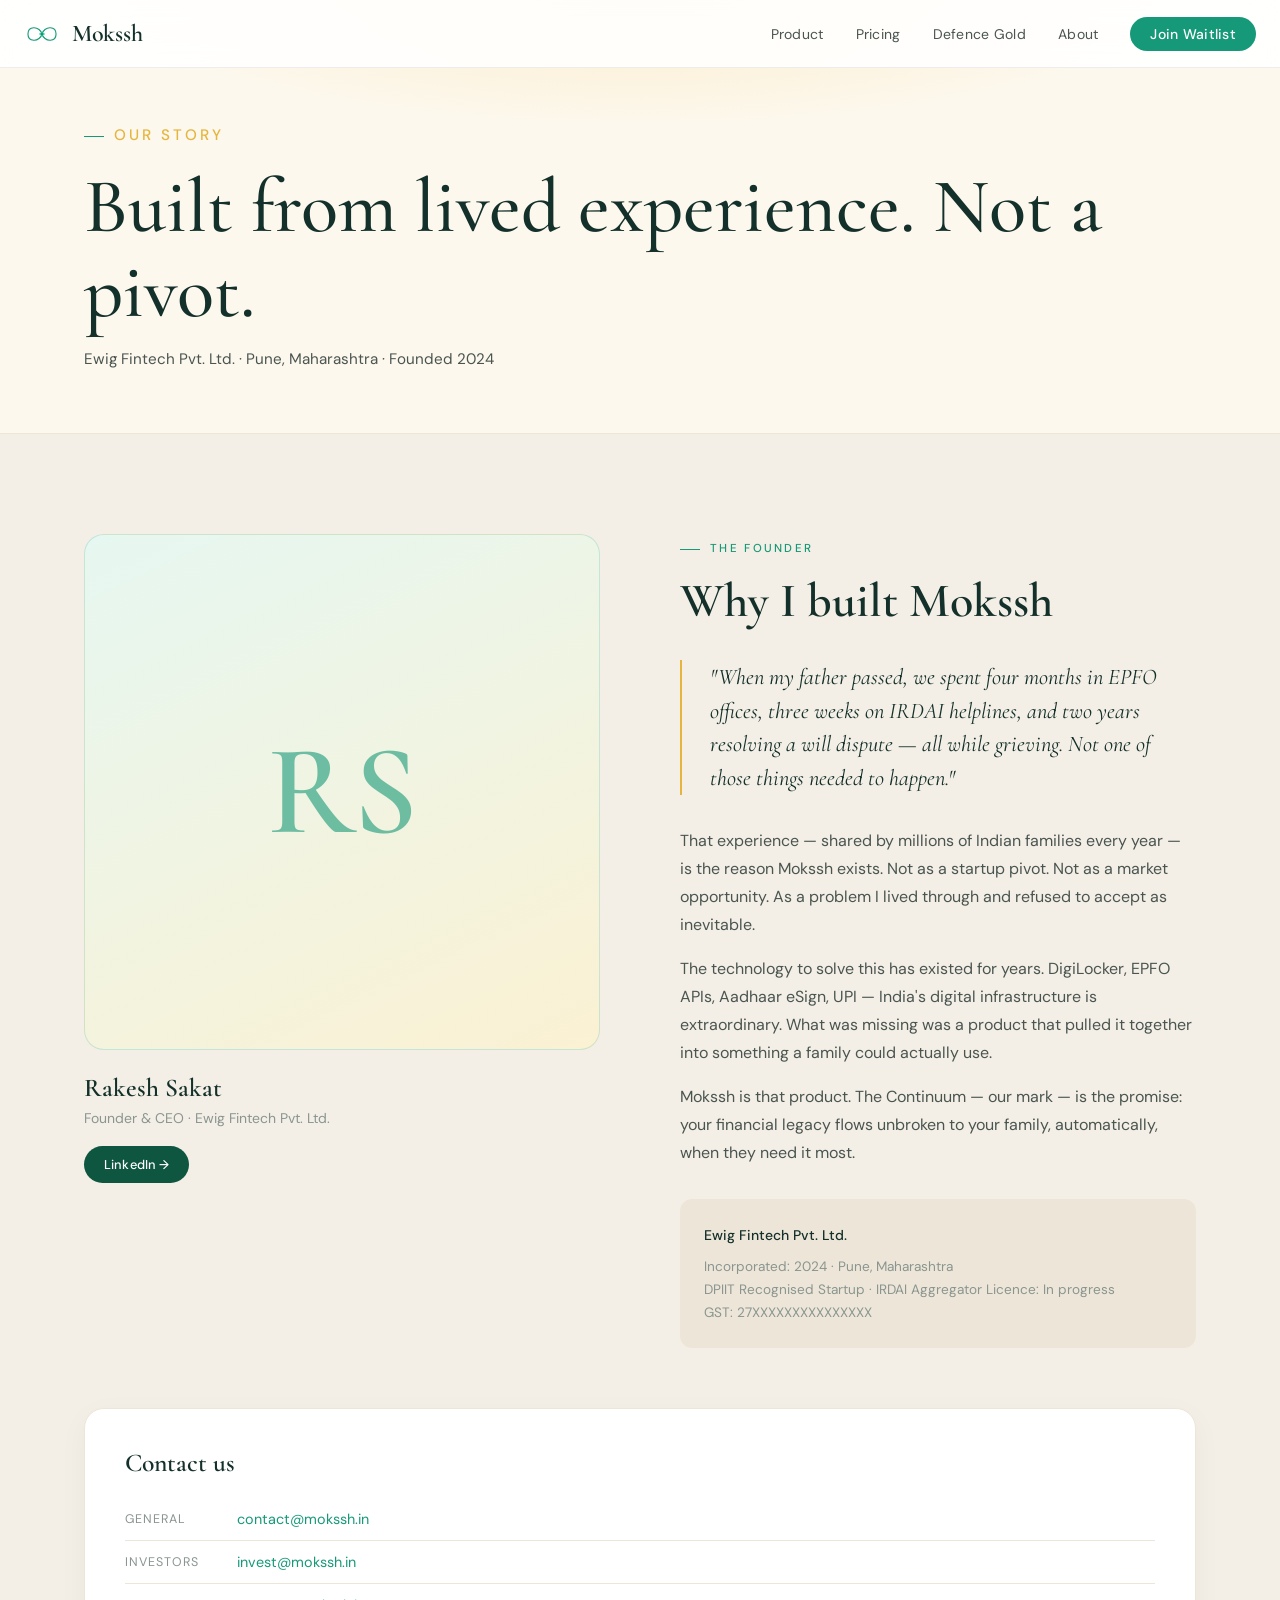
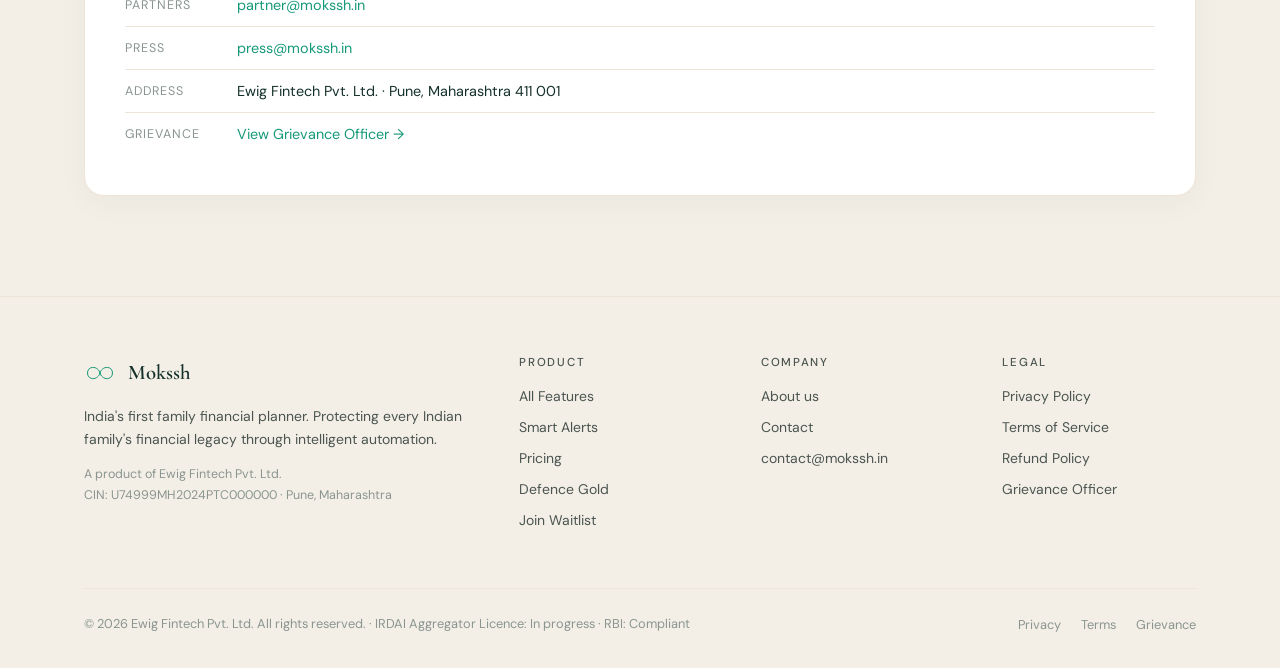
==== about.html @ c07f7d10 "Replace all files in main branch" ====
<!DOCTYPE html>
<html lang="en">
<head>
<meta charset="UTF-8"/><meta name="viewport" content="width=device-width, initial-scale=1.0"/>
<title>About — Mokssh</title>
<link rel="stylesheet" href="style.css"/>
<style>
.founder-grid { display:grid; grid-template-columns:1fr 1fr; gap:80px; align-items:start; }
.founder-photo { width:100%; aspect-ratio:1; background:linear-gradient(155deg, var(--teal-pale) 0%, var(--amber-pale) 100%); border:0.5px solid rgba(22,153,120,0.18); border-radius:var(--radius-lg); display:flex; align-items:center; justify-content:center; }
.founder-initial { font-family:'Cormorant Garamond',serif; font-size:8rem; font-weight:600; color:var(--teal-mid); opacity:0.6; }
.quote-block { border-left:2px solid var(--amber); padding-left:28px; margin:32px 0; }
.quote-block p { font-family:'Cormorant Garamond',serif; font-size:1.4rem; line-height:1.5; color:var(--ink); font-style:italic; }
.contact-card { background:var(--white); border:0.5px solid var(--cream-dark); border-radius:var(--radius-lg); padding:40px; margin-top:60px; box-shadow:0 8px 30px rgba(20,48,42,0.04); }
.contact-card h3 { color:var(--ink); margin-bottom:20px; }
.contact-row { display:flex; gap:12px; align-items:center; padding:12px 0; border-bottom:0.5px solid var(--cream-dark); }
.contact-row:last-child { border-bottom:none; }
.contact-label { font-size:0.78rem; letter-spacing:0.08em; color:var(--ink-light); text-transform:uppercase; min-width:100px; }
.contact-val { color:var(--ink); font-size:0.9rem; }
.contact-val a { color:var(--teal-mid); text-decoration:none; }
.contact-val a:hover { color:var(--teal-deep); }
@media(max-width:700px){ .founder-grid{grid-template-columns:1fr;} }
</style>
</head>
<body>
<div id="nav-placeholder"></div>

<section class="legal-hero">
  <div class="container">
    <p class="section-label" style="color:var(--gold)">Our story</p>
    <h1>Built from lived experience. Not a pivot.</h1>
    <p>Ewig Fintech Pvt. Ltd. · Pune, Maharashtra · Founded 2024</p>
  </div>
</section>

<section class="section" style="background:var(--cream)">
  <div class="container">
    <div class="founder-grid">
      <div>
        <div class="founder-photo"><span class="founder-initial">RS</span></div>
        <div style="margin-top:24px">
          <h3 style="margin-bottom:4px">Rakesh Sakat</h3>
          <p style="font-size:0.875rem;color:var(--ink-light);margin-bottom:16px">Founder &amp; CEO · Ewig Fintech Pvt. Ltd.</p>
          <a href="https://linkedin.com/in/rakeshsakat" target="_blank" class="btn btn-dark" style="font-size:0.8rem;padding:10px 20px">LinkedIn →</a>
        </div>
      </div>
      <div>
        <p class="section-label">The founder</p>
        <h2>Why I built Mokssh</h2>
        <div class="quote-block">
          <p>"When my father passed, we spent four months in EPFO offices, three weeks on IRDAI helplines, and two years resolving a will dispute — all while grieving. Not one of those things needed to happen."</p>
        </div>
        <p>That experience — shared by millions of Indian families every year — is the reason Mokssh exists. Not as a startup pivot. Not as a market opportunity. As a problem I lived through and refused to accept as inevitable.</p>
        <p style="margin-top:16px">The technology to solve this has existed for years. DigiLocker, EPFO APIs, Aadhaar eSign, UPI — India's digital infrastructure is extraordinary. What was missing was a product that pulled it together into something a family could actually use.</p>
        <p style="margin-top:16px">Mokssh is that product. The Continuum — our mark — is the promise: your financial legacy flows unbroken to your family, automatically, when they need it most.</p>
        <div style="margin-top:32px;padding:24px;background:var(--cream-dark);border-radius:var(--radius-md)">
          <p style="font-size:0.875rem;font-weight:500;margin-bottom:8px;color:var(--ink)">Ewig Fintech Pvt. Ltd.</p>
          <p style="font-size:0.85rem;color:var(--ink-light);line-height:1.7">Incorporated: 2024 · Pune, Maharashtra<br/>DPIIT Recognised Startup · IRDAI Aggregator Licence: In progress<br/>GST: 27XXXXXXXXXXXXXXX</p>
        </div>
      </div>
    </div>

    <div class="contact-card" id="contact">
      <h3>Contact us</h3>
      <div class="contact-row"><span class="contact-label">General</span><span class="contact-val"><a href="mailto:contact@mokssh.in">contact@mokssh.in</a></span></div>
      <div class="contact-row"><span class="contact-label">Investors</span><span class="contact-val"><a href="mailto:invest@mokssh.in">invest@mokssh.in</a></span></div>
      <div class="contact-row"><span class="contact-label">Partners</span><span class="contact-val"><a href="mailto:partner@mokssh.in">partner@mokssh.in</a></span></div>
      <div class="contact-row"><span class="contact-label">Press</span><span class="contact-val"><a href="mailto:press@mokssh.in">press@mokssh.in</a></span></div>
      <div class="contact-row"><span class="contact-label">Address</span><span class="contact-val">Ewig Fintech Pvt. Ltd. · Pune, Maharashtra 411 001</span></div>
      <div class="contact-row"><span class="contact-label">Grievance</span><span class="contact-val"><a href="grievance.html">View Grievance Officer →</a></span></div>
    </div>
  </div>
</section>

<div id="footer-placeholder"></div>
<script src="components.js"></script>
</body>
</html>
---- style.css ----
@import url('https://fonts.googleapis.com/css2?family=Cormorant+Garamond:ital,wght@0,400;0,500;0,600;0,700;1,400;1,600&family=DM+Sans:wght@300;400;500&display=swap');

:root {
  /* ── Vibrant teal (anchored on the Continuum mark) ── */
  --teal-deep:    #0E5640;
  --teal-mid:     #169978;
  --teal-bright:  #1FC498;
  --teal-soft:    #B5EBDB;
  --teal-pale:    #E6F7F1;

  /* ── Warm amber / gold accents ── */
  --amber:        #E5B53D;
  --amber-deep:   #B88A1F;
  --amber-light:  #F5DE9A;
  --amber-pale:   #FBF1D3;

  /* ── Pop accents (badges / defence / problem stats) ── */
  --coral:        #E87A56;
  --coral-pale:   #FCE3D6;

  /* ── Light backgrounds (no dark surfaces) ── */
  --bg-base:      #FAF7F2;
  --cream:        #F4EFE6;
  --cream-dark:   #EDE6D8;
  --cream-warm:   #FDF8EE;
  --cream-soft:   #FBF6EC;
  --white:        #FFFFFF;

  /* ── Text ── */
  --ink:          #14302A;
  --ink-mid:      #4A5550;
  --ink-light:    #8A9590;

  /* ── Legacy aliases so existing class names keep working ── */
  --green-deep:   var(--teal-deep);
  --green-mid:    var(--teal-mid);
  --green-bright: var(--teal-bright);
  --green-light:  var(--teal-soft);
  --gold:         var(--amber);
  --gold-light:   var(--amber-light);

  --radius-sm:    6px;
  --radius-md:    12px;
  --radius-lg:    20px;
}

*, *::before, *::after { box-sizing: border-box; margin: 0; padding: 0; }

html { scroll-behavior: smooth; font-size: 16px; }

body {
  font-family: 'DM Sans', sans-serif;
  font-weight: 400;
  color: var(--ink);
  background: var(--bg-base);
  -webkit-font-smoothing: antialiased;
  overflow-x: hidden;
}

/* ─── TYPOGRAPHY ─── */
.display { font-family: 'Cormorant Garamond', serif; }
h1,h2,h3,h4 { font-family: 'Cormorant Garamond', serif; font-weight: 600; line-height: 1.1; color: var(--ink); }
h1 { font-size: clamp(2.8rem, 6vw, 5rem); font-weight: 500; }
h2 { font-size: clamp(2rem, 4vw, 3rem); }
h3 { font-size: clamp(1.3rem, 2.5vw, 1.6rem); }
p  { line-height: 1.75; color: var(--ink-mid); }

/* ─── LAYOUT ─── */
.container { max-width: 1160px; margin: 0 auto; padding: 0 24px; }
.section   { padding: 100px 0; }
.section-sm{ padding: 60px 0; }

/* ─── NAV (light, soft shadow) ─── */
.nav {
  position: fixed; top: 0; left: 0; right: 0; z-index: 100;
  padding: 0 24px;
  display: flex; align-items: center; justify-content: space-between;
  height: 68px;
  background: rgba(255,255,255,0.88);
  backdrop-filter: blur(14px);
  border-bottom: 0.5px solid rgba(20,48,42,0.08);
  transition: background 0.3s, box-shadow 0.3s;
}
.nav-brand { display: flex; align-items: center; gap: 12px; text-decoration: none; }
.nav-mark { width: 36px; height: 36px; }
.nav-name {
  font-family: 'Cormorant Garamond', serif;
  font-size: 1.5rem; font-weight: 600;
  color: var(--ink); letter-spacing: -0.3px;
}
.nav-links { display: flex; align-items: center; gap: 32px; list-style: none; }
.nav-links a {
  color: var(--ink-mid); text-decoration: none;
  font-size: 0.875rem; font-weight: 400; letter-spacing: 0.02em;
  transition: color 0.2s;
}
.nav-links a:hover { color: var(--teal-mid); }
.nav-cta {
  background: var(--teal-mid); color: var(--white) !important;
  padding: 8px 20px; border-radius: 100px;
  font-weight: 500 !important; transition: all 0.2s !important;
}
.nav-cta:hover { background: var(--teal-deep); transform: translateY(-1px); }
.nav-hamburger { display: none; background: none; border: none; cursor: pointer; padding: 4px; }
.nav-hamburger span { display: block; width: 22px; height: 1.5px; background: var(--ink); margin: 5px 0; transition: 0.3s; }

/* ─── HERO (warm cream + soft teal/amber glow) ─── */
.hero {
  min-height: 100vh;
  background:
    radial-gradient(ellipse 80% 60% at 78% 28%, rgba(245,222,154,0.55) 0%, rgba(245,222,154,0) 60%),
    radial-gradient(ellipse 70% 55% at 18% 75%, rgba(31,196,152,0.18) 0%, rgba(31,196,152,0) 60%),
    radial-gradient(ellipse 60% 70% at 92% 88%, rgba(232,122,86,0.10) 0%, rgba(232,122,86,0) 60%),
    linear-gradient(180deg, var(--cream-warm) 0%, var(--bg-base) 100%);
  position: relative; overflow: hidden;
  display: flex; align-items: center;
  padding-top: 68px;
}
.hero::before {
  content: '';
  position: absolute; inset: 0;
  background-image: url("data:image/svg+xml,%3Csvg viewBox='0 0 800 800' xmlns='http://www.w3.org/2000/svg'%3E%3Cfilter id='b'%3E%3CfeGaussianBlur stdDeviation='38'/%3E%3C/filter%3E%3Cg filter='url(%23b)' opacity='0.32'%3E%3Cellipse cx='180' cy='200' rx='90' ry='240' fill='%231FC498' transform='rotate(30 180 200)'/%3E%3Cellipse cx='620' cy='280' rx='110' ry='220' fill='%23E5B53D' transform='rotate(-25 620 280)'/%3E%3Cellipse cx='400' cy='600' rx='160' ry='220' fill='%23169978' transform='rotate(60 400 600)'/%3E%3Cellipse cx='720' cy='680' rx='80' ry='180' fill='%23F5DE9A' transform='rotate(-40 720 680)'/%3E%3C/g%3E%3C/svg%3E");
  background-size: cover; background-position: center;
  opacity: 0.55; pointer-events: none; mix-blend-mode: multiply;
}
.hero::after {
  content: '';
  position: absolute; inset: 0;
  background-image: url("data:image/svg+xml,%3Csvg viewBox='0 0 512 512' xmlns='http://www.w3.org/2000/svg'%3E%3Cfilter id='n'%3E%3CfeTurbulence type='fractalNoise' baseFrequency='0.85' numOctaves='3' stitchTiles='stitch'/%3E%3C/filter%3E%3Crect width='100%25' height='100%25' filter='url(%23n)'/%3E%3C/svg%3E");
  opacity: 0.035; pointer-events: none;
}
.hero > .container { position: relative; z-index: 2; }
.hero-grid {
  display: grid; grid-template-columns: 1fr 1fr;
  gap: 60px; align-items: center;
  padding: 80px 0;
}
.hero-eyebrow {
  font-family: 'DM Sans', sans-serif;
  font-size: 0.75rem; font-weight: 500;
  letter-spacing: 0.22em; text-transform: uppercase;
  color: var(--teal-mid); margin-bottom: 24px;
  display: flex; align-items: center; gap: 12px;
}
.hero-eyebrow::before {
  content: ''; display: block;
  width: 28px; height: 1px; background: var(--teal-mid);
}
.hero h1 { color: var(--ink); margin-bottom: 28px; }
.hero h1 em { font-style: italic; font-weight: 600; color: var(--teal-mid); }
.hero-sub {
  color: var(--ink-mid);
  font-size: 1.1rem; line-height: 1.8;
  margin-bottom: 40px; max-width: 460px;
}
.hero-actions { display: flex; align-items: center; gap: 16px; flex-wrap: wrap; }
.hero .btn-outline {
  color: var(--teal-deep);
  border: 0.5px solid rgba(20,48,42,0.32);
}
.hero .btn-outline:hover { border-color: var(--teal-deep); background: rgba(20,48,42,0.04); color: var(--teal-deep); }

/* ─── BUTTONS ─── */
.btn {
  display: inline-flex; align-items: center; gap: 8px;
  font-family: 'DM Sans', sans-serif;
  font-size: 0.9rem; font-weight: 500;
  padding: 14px 28px; border-radius: 100px;
  text-decoration: none; border: none; cursor: pointer;
  transition: all 0.2s; letter-spacing: 0.01em;
}
.btn-gold  { background: var(--amber); color: var(--ink); }
.btn-gold:hover { background: var(--amber-light); transform: translateY(-1px); box-shadow: 0 6px 18px rgba(229,181,61,0.28); }
.btn-outline {
  background: transparent; color: var(--ink);
  border: 0.5px solid rgba(20,48,42,0.32);
}
.btn-outline:hover { border-color: var(--teal-mid); color: var(--teal-mid); }
.btn-green { background: var(--teal-mid); color: var(--white); }
.btn-green:hover { background: var(--teal-deep); }
.btn-dark  { background: var(--teal-deep); color: var(--white); }
.btn-dark:hover { background: var(--teal-mid); }

/* ─── HERO MARK (The Continuum) ─── */
.hero-visual {
  display: flex; align-items: center; justify-content: center;
  position: relative;
}
.hero-mark-wrap {
  position: relative;
  width: 360px; height: 360px;
  display: flex; align-items: center; justify-content: center;
}
.hero-ring {
  position: absolute;
  border-radius: 50%;
  border: 1px solid rgba(22,153,120,0.28);
  animation: ring-pulse 4s ease-in-out infinite;
}
.hero-ring:nth-child(1){ width: 320px; height: 320px; animation-delay: 0s; }
.hero-ring:nth-child(2){ width: 390px; height: 390px; animation-delay: 0.8s; border-color: rgba(22,153,120,0.18); }
.hero-ring:nth-child(3){ width: 460px; height: 460px; animation-delay: 1.6s; border-color: rgba(22,153,120,0.10); }
@keyframes ring-pulse {
  0%,100%{ opacity: 0.5; transform: scale(1); }
  50%    { opacity: 1; transform: scale(1.02); }
}
.hero-mark-svg { position: relative; z-index: 1; width: 240px; height: 240px; filter: drop-shadow(0 4px 24px rgba(22,153,120,0.22)); }
/* Override the inline gold/dark colors on the original hero mark — now teal */
.hero-mark-svg path[stroke="#C9A84C"] { stroke: var(--teal-mid); }
.hero-mark-svg circle[fill="#0B3325"] { fill: var(--teal-deep); }

/* ─── STATS BAR (light, vibrant) ─── */
.stats-bar {
  background: var(--cream);
  border-top: 0.5px solid rgba(20,48,42,0.08);
  border-bottom: 0.5px solid rgba(20,48,42,0.08);
  padding: 40px 0;
}
.stats-grid {
  display: grid; grid-template-columns: repeat(4, 1fr);
  gap: 0; text-align: center;
}
.stat-item {
  padding: 0 24px;
  border-right: 0.5px solid rgba(20,48,42,0.10);
}
.stat-item:last-child { border-right: none; }
.stat-num {
  font-family: 'Cormorant Garamond', serif;
  font-size: 2.8rem; font-weight: 600;
  color: var(--teal-mid); line-height: 1;
  display: block; margin-bottom: 6px;
}
.stat-label {
  font-size: 0.78rem; color: var(--ink-light);
  letter-spacing: 0.08em; text-transform: uppercase;
}

/* ─── SECTION LABELS ─── */
.section-label {
  display: inline-flex; align-items: center; gap: 10px;
  font-size: 0.72rem; font-weight: 500;
  letter-spacing: 0.2em; text-transform: uppercase;
  color: var(--teal-mid); margin-bottom: 16px;
}
.section-label::before {
  content: ''; width: 20px; height: 0.5px; background: var(--teal-mid);
}

/* ─── PROBLEM SECTION ─── */
.problem { background: var(--bg-base); }
.problem-grid {
  display: grid; grid-template-columns: 1fr 1fr;
  gap: 80px; align-items: center;
}
.problem-stat {
  display: flex; align-items: flex-start; gap: 20px;
  margin-bottom: 32px; padding-bottom: 32px;
  border-bottom: 0.5px solid var(--cream-dark);
}
.problem-stat:last-child { border-bottom: none; margin-bottom: 0; padding-bottom: 0; }
.problem-stat-num {
  font-family: 'Cormorant Garamond', serif;
  font-size: 2.5rem; font-weight: 600;
  color: var(--coral); line-height: 1;
  min-width: 110px;
}
.problem-stat-text { font-size: 0.95rem; }
.problem-stat-source {
  font-size: 0.72rem; color: var(--ink-light);
  letter-spacing: 0.05em; margin-top: 4px;
}

/* ─── HOW IT WORKS (pale teal panel — bright, not dark) ─── */
.how { background: var(--teal-pale); }
.how h2 { color: var(--ink); }
.how .section-label { color: var(--teal-deep); }
.how .section-label::before { background: var(--teal-deep); }
.how-steps {
  display: grid; grid-template-columns: repeat(4, 1fr);
  gap: 16px; margin-top: 60px;
}
.how-step {
  background: var(--white);
  padding: 40px 28px;
  border-radius: var(--radius-md);
  position: relative;
  transition: transform 0.3s, box-shadow 0.3s;
  border: 0.5px solid rgba(22,153,120,0.12);
}
.how-step:hover { transform: translateY(-4px); box-shadow: 0 14px 32px rgba(22,153,120,0.12); }
.how-step-num {
  font-family: 'Cormorant Garamond', serif;
  font-size: 4rem; font-weight: 600;
  color: var(--teal-soft);
  line-height: 1; margin-bottom: 20px;
  display: block;
}
.how-step h3 { color: var(--ink); font-size: 1.2rem; margin-bottom: 12px; }
.how-step p  { font-size: 0.9rem; color: var(--ink-mid); line-height: 1.7; }
.how-step-icon {
  width: 40px; height: 40px; margin-bottom: 20px;
  background: var(--teal-pale);
  border-radius: 10px; display: flex;
  align-items: center; justify-content: center;
}

/* ─── FEATURES ─── */
.features { background: var(--bg-base); }
.features-grid {
  display: grid; grid-template-columns: repeat(3, 1fr);
  gap: 16px; margin-top: 60px;
}
.feature-card {
  background: var(--white); padding: 36px 28px;
  border-radius: var(--radius-md);
  border: 0.5px solid var(--cream-dark);
  position: relative; transition: all 0.25s;
}
.feature-card:hover { transform: translateY(-3px); box-shadow: 0 14px 32px rgba(20,48,42,0.08); border-color: rgba(22,153,120,0.25); }
.feature-badge {
  display: inline-block; font-size: 0.65rem; font-weight: 500;
  letter-spacing: 0.12em; text-transform: uppercase;
  padding: 3px 10px; border-radius: 100px;
  background: var(--teal-pale); color: var(--teal-deep);
  margin-bottom: 16px;
}
.feature-card h3 { font-size: 1.25rem; margin-bottom: 10px; color: var(--ink); }
.feature-card p  { font-size: 0.9rem; color: var(--ink-mid); line-height: 1.7; }

/* ─── SMART ALERTS (warm cream — Phone mock on teal card) ─── */
.smart-alerts {
  background: var(--cream-warm);
  padding: 100px 0;
}
.smart-alerts-grid {
  display: grid; grid-template-columns: 1fr 1fr;
  gap: 80px; align-items: center;
}
.smart-alerts h2 { color: var(--ink); margin-bottom: 20px; }
.smart-alerts h2 em { font-style: italic; color: var(--teal-mid); }
.smart-alerts p  { color: var(--ink-mid); margin-bottom: 32px; }
.sa-steps { list-style: none; }
.sa-step {
  display: flex; gap: 16px;
  padding: 16px 0;
  border-bottom: 0.5px solid rgba(20,48,42,0.08);
}
.sa-step:last-child { border-bottom: none; }
.sa-step-dot {
  width: 8px; height: 8px; border-radius: 50%;
  background: var(--teal-bright); flex-shrink: 0; margin-top: 8px;
}
.sa-step-title { font-size: 0.95rem; font-weight: 500; color: var(--ink); margin-bottom: 4px; }
.sa-step-desc  { font-size: 0.875rem; color: var(--ink-mid); line-height: 1.6; }
.sa-visual {
  background: linear-gradient(155deg, var(--teal-pale) 0%, var(--white) 100%);
  border: 0.5px solid rgba(22,153,120,0.22);
  border-radius: var(--radius-lg);
  padding: 32px;
  box-shadow: 0 20px 50px rgba(22,153,120,0.10);
}
.sa-phone-mock {
  background: var(--white);
  border-radius: 20px; padding: 24px;
  border: 0.5px solid rgba(20,48,42,0.06);
}
.sa-notif {
  background: var(--cream-warm);
  border-radius: 12px; padding: 14px 16px;
  margin-bottom: 12px; display: flex; gap: 12px; align-items: flex-start;
  border: 0.5px solid rgba(20,48,42,0.05);
}
.sa-notif-dot { width: 8px; height: 8px; border-radius: 50%; flex-shrink: 0; margin-top: 4px; }
.sa-notif-title { font-size: 0.8rem; font-weight: 500; color: var(--ink); margin-bottom: 2px; }
.sa-notif-text  { font-size: 0.75rem; color: var(--ink-mid); line-height: 1.5; }
.sa-notif-time  { font-size: 0.7rem; color: var(--ink-light); margin-top: 4px; }

/* ─── PRICING ─── */
.pricing { background: var(--cream); }
.pricing h2 { text-align: center; margin-bottom: 12px; }
.pricing-sub { text-align: center; color: var(--ink-light); margin-bottom: 60px; }
.pricing-grid {
  display: grid; grid-template-columns: repeat(3, 1fr);
  gap: 20px; align-items: start;
}
.pricing-card {
  background: var(--white);
  border: 0.5px solid var(--cream-dark);
  border-radius: var(--radius-lg); padding: 36px 28px;
  position: relative; transition: transform 0.25s, box-shadow 0.25s;
}
.pricing-card:hover { transform: translateY(-3px); box-shadow: 0 16px 38px rgba(20,48,42,0.08); }
.pricing-card.featured {
  background: linear-gradient(155deg, var(--teal-mid) 0%, var(--teal-deep) 100%);
  border-color: transparent;
  transform: scale(1.02);
  box-shadow: 0 20px 50px rgba(22,153,120,0.32);
}
.pricing-card.featured:hover { transform: scale(1.02) translateY(-3px); }
.pricing-card.featured * { color: var(--white) !important; }
.pricing-card.featured .plan-desc { color: rgba(255,255,255,0.78) !important; }
.pricing-card.featured .feature-list li { color: rgba(255,255,255,0.88) !important; }
.pricing-card.featured .feature-list li::before { color: var(--amber-light) !important; }
.pricing-card.featured .plan-badge { background: rgba(255,255,255,0.18) !important; color: var(--white) !important; }
.plan-badge {
  display: inline-block; font-size: 0.65rem; font-weight: 500;
  letter-spacing: 0.12em; text-transform: uppercase;
  padding: 4px 12px; border-radius: 100px;
  background: var(--teal-pale); color: var(--teal-deep);
  margin-bottom: 20px;
}
.plan-name {
  font-family: 'Cormorant Garamond', serif;
  font-size: 1.8rem; font-weight: 600; color: var(--ink);
  margin-bottom: 6px;
}
.plan-price {
  font-family: 'Cormorant Garamond', serif;
  font-size: 3rem; font-weight: 600; color: var(--teal-deep);
  line-height: 1; margin-bottom: 4px;
}
.plan-price span { font-size: 1rem; font-weight: 400; color: var(--ink-light); }
.plan-desc { font-size: 0.875rem; color: var(--ink-light); margin-bottom: 28px; line-height: 1.6; }
.feature-list { list-style: none; margin-bottom: 32px; }
.feature-list li {
  font-size: 0.875rem; color: var(--ink-mid);
  padding: 6px 0; display: flex; gap: 10px; align-items: flex-start;
}
.feature-list li::before {
  content: '✓'; color: var(--teal-mid); font-weight: 600;
  flex-shrink: 0; margin-top: 1px;
}

/* ─── WAITLIST (warm amber-tinted cream) ─── */
.waitlist {
  background:
    radial-gradient(ellipse 70% 60% at 50% 0%, rgba(245,222,154,0.5) 0%, rgba(245,222,154,0) 60%),
    var(--cream-warm);
}
.waitlist-inner { max-width: 540px; margin: 0 auto; text-align: center; }
.waitlist h2 { color: var(--ink); margin-bottom: 16px; }
.waitlist h2 em { font-style: italic; color: var(--teal-mid); }
.waitlist p  { color: var(--ink-mid); margin-bottom: 40px; }
.waitlist .section-label { justify-content: center; color: var(--teal-deep); }
.waitlist .section-label::before { background: var(--teal-deep); }
.waitlist-form { text-align: left; }
.form-row { display: grid; grid-template-columns: 1fr 1fr; gap: 14px; margin-bottom: 14px; }
.form-group { display: flex; flex-direction: column; gap: 6px; }
.form-group label { font-size: 0.78rem; color: var(--ink-mid); letter-spacing: 0.05em; }
.form-group input,
.form-group select {
  background: var(--white);
  border: 0.5px solid rgba(20,48,42,0.18);
  border-radius: var(--radius-sm);
  padding: 12px 16px; color: var(--ink);
  font-family: 'DM Sans', sans-serif; font-size: 0.9rem;
  outline: none; transition: border-color 0.2s, box-shadow 0.2s;
  -webkit-appearance: none;
}
.form-group select { cursor: pointer; }
.form-group select option { background: var(--white); color: var(--ink); }
.form-group input:focus,
.form-group select:focus { border-color: var(--teal-mid); box-shadow: 0 0 0 3px rgba(31,196,152,0.15); }
.form-group input::placeholder { color: var(--ink-light); }
.waitlist-form .btn { width: 100%; justify-content: center; margin-top: 6px; }
.waitlist-note { font-size: 0.78rem; color: var(--ink-light); text-align: center; margin-top: 16px; }
.form-success {
  display: none; text-align: center;
  padding: 40px 20px;
}
.form-success .success-icon {
  width: 56px; height: 56px; border-radius: 50%;
  background: var(--teal-pale);
  color: var(--teal-mid);
  display: flex; align-items: center; justify-content: center;
  margin: 0 auto 20px; font-size: 1.5rem;
}
.form-success h3 { color: var(--ink); margin-bottom: 10px; }
.form-success p  { color: var(--ink-mid); font-size: 0.9rem; }

/* ─── DEFENCE CTA (amber-tinted, vibrant) ─── */
.defence-cta {
  background: linear-gradient(135deg, var(--amber-pale) 0%, var(--cream-warm) 100%);
  border-top: 0.5px solid rgba(184,138,31,0.22);
  border-bottom: 0.5px solid rgba(184,138,31,0.22);
  padding: 60px 0;
}
.defence-cta-inner {
  display: flex; align-items: center; justify-content: space-between;
  gap: 40px; flex-wrap: wrap;
}
.defence-cta h3 { color: var(--ink); font-size: 1.8rem; margin-bottom: 8px; }
.defence-cta p  { color: var(--ink-mid); font-size: 0.95rem; }
.defence-badge {
  display: inline-flex; align-items: center; gap: 8px;
  font-size: 0.7rem; letter-spacing: 0.15em; text-transform: uppercase;
  color: var(--amber-deep); margin-bottom: 12px;
}

/* ─── FOOTER (light, warm) ─── */
.footer {
  background: var(--cream);
  padding: 60px 0 32px;
  border-top: 0.5px solid var(--cream-dark);
}
.footer-grid {
  display: grid; grid-template-columns: 2fr 1fr 1fr 1fr;
  gap: 48px; margin-bottom: 48px;
}
.footer-brand p { color: var(--ink-mid); font-size: 0.875rem; margin-top: 16px; line-height: 1.7; }
.footer-brand .nav-brand span { color: var(--ink) !important; }
.footer-col h4 {
  font-family: 'DM Sans', sans-serif; font-size: 0.72rem;
  font-weight: 500; letter-spacing: 0.15em; text-transform: uppercase;
  color: var(--ink-mid); margin-bottom: 16px;
}
.footer-links { list-style: none; }
.footer-links li { margin-bottom: 10px; }
.footer-links a {
  color: var(--ink-mid); text-decoration: none;
  font-size: 0.875rem; transition: color 0.2s;
}
.footer-links a:hover { color: var(--teal-mid); }
.footer-bottom {
  border-top: 0.5px solid var(--cream-dark);
  padding-top: 24px;
  display: flex; align-items: center; justify-content: space-between;
  flex-wrap: wrap; gap: 12px;
}
.footer-bottom p { font-size: 0.8rem; color: var(--ink-light); }
.footer-legal { display: flex; gap: 20px; }
.footer-legal a { font-size: 0.8rem; color: var(--ink-light); text-decoration: none; }
.footer-legal a:hover { color: var(--teal-mid); }

/* ─── ANIMATIONS ─── */
/* Defensive: content is visible by default. The .js-ready class is added by
   components.js on DOMContentLoaded. If JS fails to load or errors out, all
   .fade-up content remains visible — no blank page. When JS does run, it
   adds .js-ready to <html>, which arms the opacity:0 starting state, and
   the IntersectionObserver then adds .visible to animate elements in. */
.js-ready .fade-up {
  opacity: 0; transform: translateY(24px);
  transition: opacity 0.6s ease, transform 0.6s ease;
}
.js-ready .fade-up.visible { opacity: 1; transform: translateY(0); }

@media (prefers-reduced-motion: reduce) {
  .js-ready .fade-up { opacity: 1; transform: none; transition: none; }
}

/* ─── RESPONSIVE ─── */
@media (max-width: 900px) {
  .hero-grid        { grid-template-columns: 1fr; text-align: center; }
  .hero-visual      { display: none; }
  .hero-sub         { max-width: 100%; }
  .hero-eyebrow     { justify-content: center; }
  .hero-actions     { justify-content: center; }
  .problem-grid     { grid-template-columns: 1fr; }
  .how-steps        { grid-template-columns: 1fr 1fr; }
  .features-grid    { grid-template-columns: 1fr 1fr; }
  .pricing-grid     { grid-template-columns: 1fr; }
  .pricing-card.featured { transform: none; }
  .pricing-card.featured:hover { transform: translateY(-3px); }
  .smart-alerts-grid{ grid-template-columns: 1fr; }
  .stats-grid       { grid-template-columns: 1fr 1fr; gap: 0; }
  .stat-item        { padding: 20px; border-right: none; border-bottom: 0.5px solid rgba(20,48,42,0.08); }
  .footer-grid      { grid-template-columns: 1fr 1fr; }
  .nav-links        { display: none; }
  .nav-hamburger    { display: block; }
}
@media (max-width: 600px) {
  .how-steps        { grid-template-columns: 1fr; }
  .features-grid    { grid-template-columns: 1fr; }
  .form-row         { grid-template-columns: 1fr; }
  .stats-grid       { grid-template-columns: 1fr 1fr; }
  .footer-grid      { grid-template-columns: 1fr; }
}

/* ─── LEGAL PAGES ─── */
.legal-hero {
  background:
    radial-gradient(ellipse 70% 50% at 50% 0%, rgba(245,222,154,0.4) 0%, rgba(245,222,154,0) 60%),
    var(--cream-warm);
  padding: 120px 0 60px;
  border-bottom: 0.5px solid var(--cream-dark);
}
.legal-hero h1 { color: var(--ink); margin-bottom: 12px; }
.legal-hero p  { color: var(--ink-mid); font-size: 0.95rem; }
.legal-body    { padding: 60px 0 100px; background: var(--bg-base); }
.legal-content { max-width: 760px; }
.legal-content h2 {
  font-size: 1.4rem; margin: 40px 0 14px; color: var(--ink);
}
.legal-content h3 {
  font-size: 1.1rem; margin: 24px 0 10px; color: var(--ink);
  font-family: 'DM Sans', sans-serif; font-weight: 500;
}
.legal-content p  { margin-bottom: 16px; font-size: 0.95rem; }
.legal-content ul { margin: 12px 0 20px 20px; }
.legal-content ul li { font-size: 0.95rem; color: var(--ink-mid); margin-bottom: 8px; line-height: 1.7; }
.legal-content a  { color: var(--teal-mid); }
.legal-content a:hover { color: var(--teal-deep); }
.legal-box {
  background: var(--teal-pale); border-radius: var(--radius-md);
  padding: 24px 28px; margin: 24px 0;
  border-left: 3px solid var(--teal-mid);
}
.legal-box p { margin: 0; font-size: 0.9rem; color: var(--ink); }
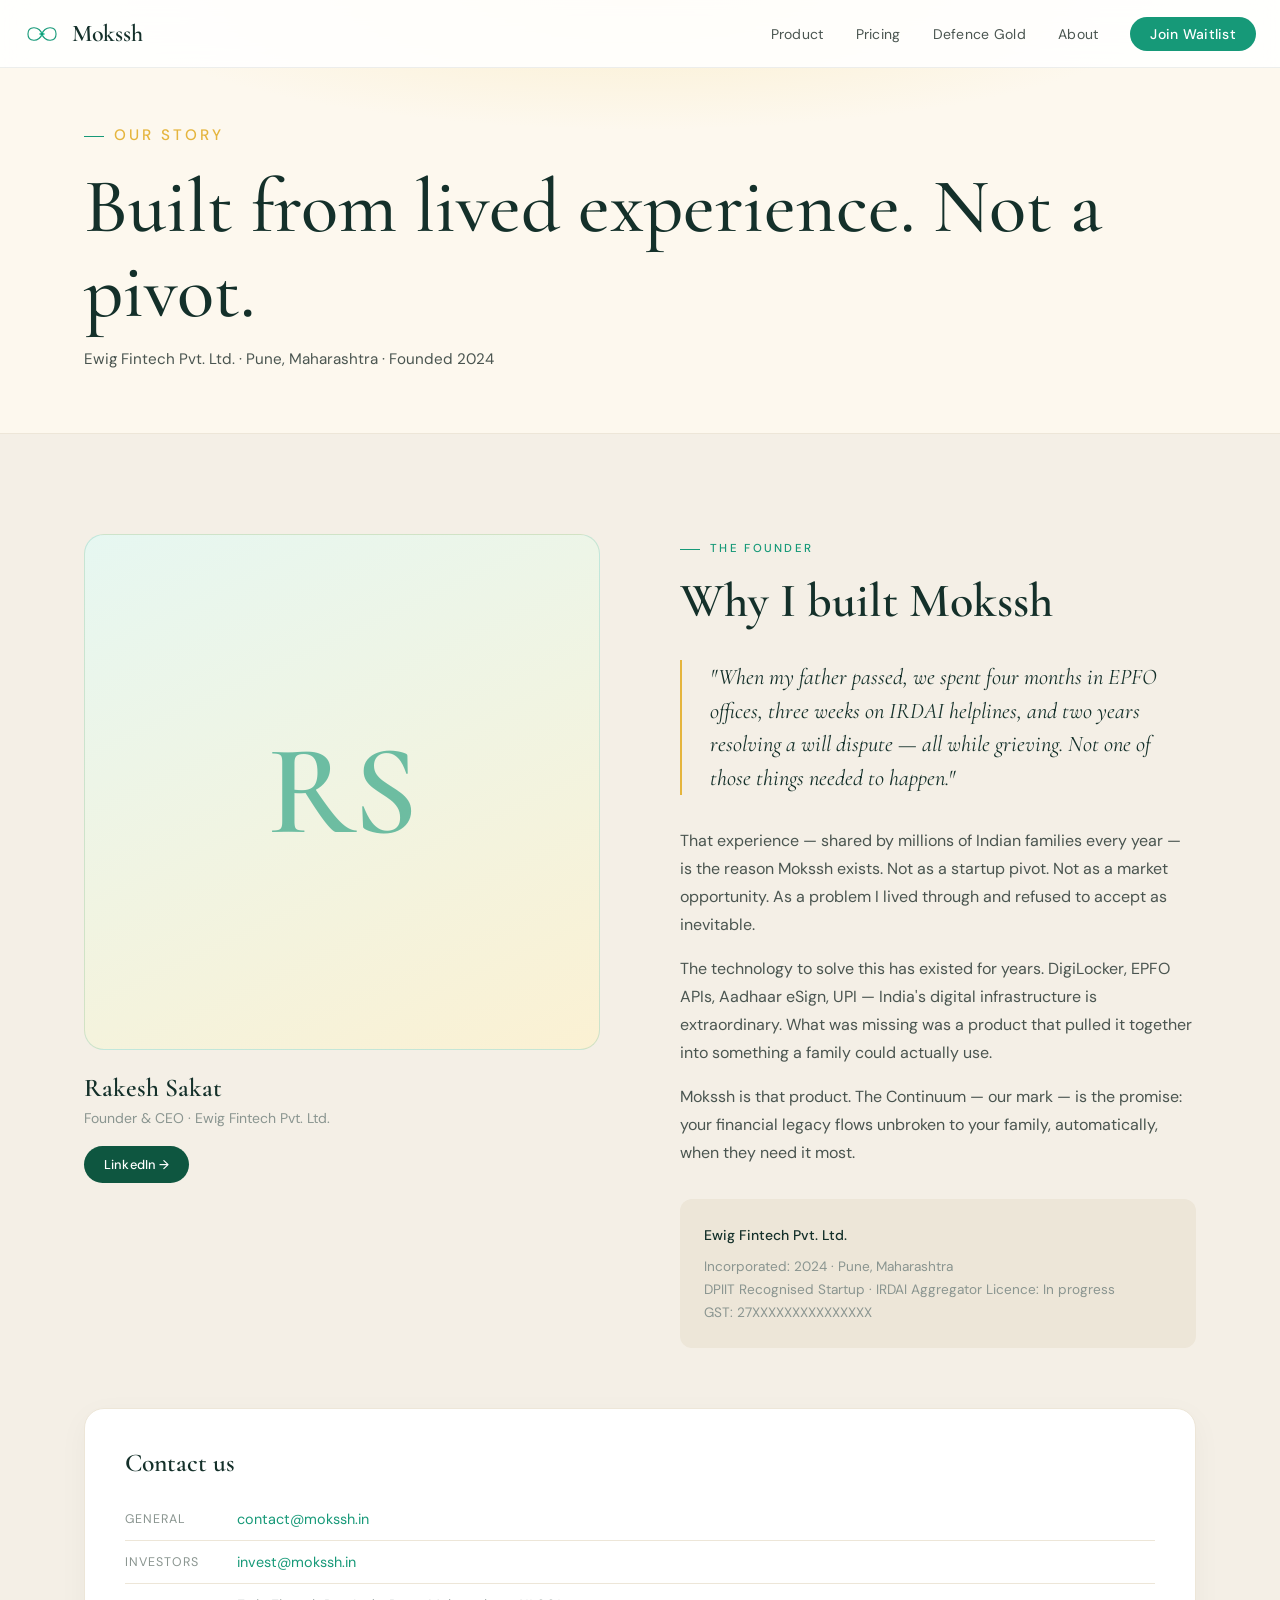
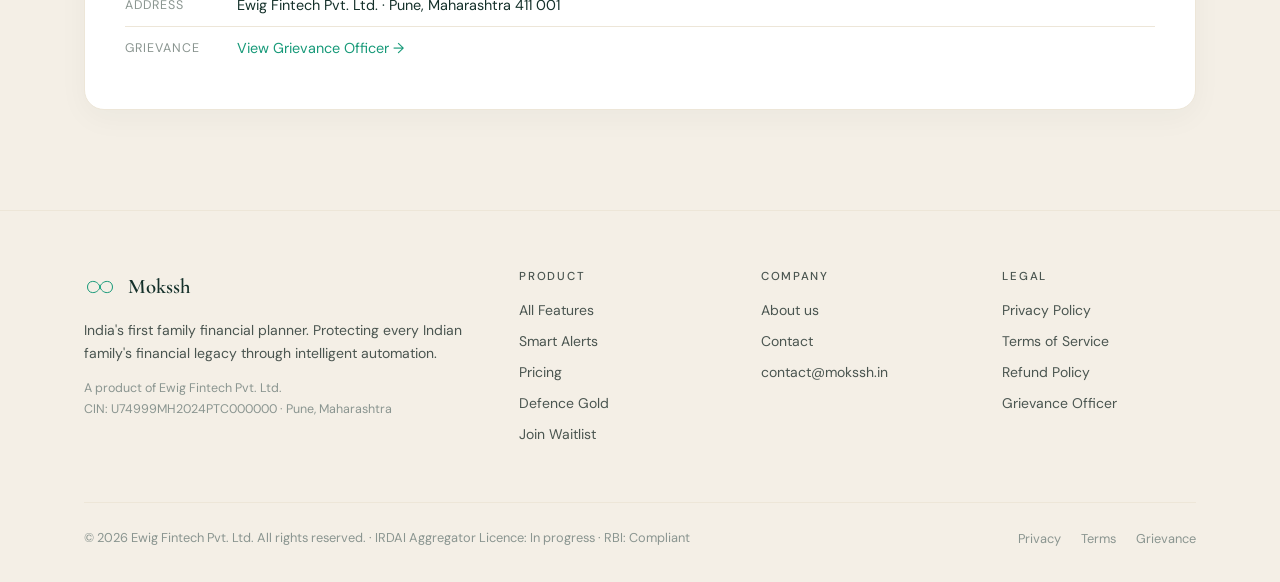
==== commit 44835231: "Update about.html" ====
--- a/about.html
+++ b/about.html
@@ -63,8 +63,6 @@
       <h3>Contact us</h3>
       <div class="contact-row"><span class="contact-label">General</span><span class="contact-val"><a href="mailto:contact@mokssh.in">contact@mokssh.in</a></span></div>
       <div class="contact-row"><span class="contact-label">Investors</span><span class="contact-val"><a href="mailto:invest@mokssh.in">invest@mokssh.in</a></span></div>
-      <div class="contact-row"><span class="contact-label">Partners</span><span class="contact-val"><a href="mailto:partner@mokssh.in">partner@mokssh.in</a></span></div>
-      <div class="contact-row"><span class="contact-label">Press</span><span class="contact-val"><a href="mailto:press@mokssh.in">press@mokssh.in</a></span></div>
       <div class="contact-row"><span class="contact-label">Address</span><span class="contact-val">Ewig Fintech Pvt. Ltd. · Pune, Maharashtra 411 001</span></div>
       <div class="contact-row"><span class="contact-label">Grievance</span><span class="contact-val"><a href="grievance.html">View Grievance Officer →</a></span></div>
     </div>
--- a/style.css
+++ b/style.css
@@ -130,6 +130,7 @@
   opacity: 0.035; pointer-events: none;
 }
 .hero > .container { position: relative; z-index: 2; }
+
 .hero-grid {
   display: grid; grid-template-columns: 1fr 1fr;
   gap: 60px; align-items: center;
@@ -160,6 +161,126 @@
 }
 .hero .btn-outline:hover { border-color: var(--teal-deep); background: rgba(20,48,42,0.04); color: var(--teal-deep); }
 
+/* --- BRAND NEW SPECIFICATION STYLES --- */
+
+/* Card Container Layout */
+.how-visual {
+  background-color: #11261c;
+  border: 1px solid rgba(30, 107, 85, 0.3);
+  border-radius: 1rem;
+  padding: 2.5rem 2rem 2rem 2rem;
+  display: flex;
+  flex-direction: column;
+  align-items: center;
+  justify-content: space-between;
+  min-height: 480px;
+  width: 100%;
+  max-width: 460px;
+  margin: 0 auto;
+  box-sizing: border-box;
+}
+
+/* 1. Top Section: Continuum Mark Graphic & Label */
+.how-mark {
+  width: 100%;
+  display: flex;
+  flex-direction: column;
+  align-items: center;
+  justify-content: center;
+  margin-bottom: 2.5rem; /* Pushes the graphic cleanly above the grid */
+}
+
+.how-mark svg {
+  max-width: 100%;
+  height: auto;
+  opacity: 0.95;
+}
+
+.how-mark-label {
+  font-family: inherit;
+  font-size: 11px;
+  letter-spacing: 0.2em;
+  text-transform: uppercase;
+  color: #6FCBA8;
+  font-weight: 600;
+  margin-top: 1.25rem;
+  text-align: center;
+}
+
+/* 2. Bottom Section: 4 Tiles Grid Layout */
+.how-stat-row {
+  width: 100%;
+  display: grid;
+  grid-template-columns: repeat(2, 1fr); /* Forms the 2x2 grid */
+  gap: 1rem;
+}
+
+/* Individual Tiles Style */
+.how-stat {
+  background-color: rgba(11, 27, 20, 0.6);
+  border: 1px solid rgba(12, 28, 25, 0.5);
+  border-radius: 0.75rem;
+  padding: 1.2rem 1rem;
+  text-align: center;
+  display: flex;
+  flex-direction: column;
+  justify-content: center;
+}
+
+/* Tile Numbers / Values */
+.how-stat-v {
+  font-family: serif;
+  font-size: 1.6rem;
+  font-weight: 300;
+  color: #A8E6C8;
+  line-height: 1.2;
+}
+
+/* Tile Descriptions */
+.how-stat-l {
+  font-size: 11px;
+  color: #A2B2AC;
+  margin-top: 0.35rem;
+  line-height: 1.4;
+}
+
+/* Global Grid Layout Fallback Rules for Desktop & Responsiveness */
+@media (max-width: 991px) {
+  .hero-grid {
+    grid-template-columns: 1fr;
+    gap: 48px;
+    padding: 40px 0;
+    text-align: center;
+  }
+  .hero-sub {
+    margin-left: auto;
+    margin-right: auto;
+  }
+  .hero-actions {
+    justify-content: center;
+  }
+}
+
+/* Responsive adjustments for mobile viewports */
+@media (max-width: 640px) {
+  .how-visual {
+    padding: 1.5rem;
+    min-height: auto;
+  }
+  
+  .how-mark {
+    margin-bottom: 1.75rem;
+  }
+  
+  .how-stat-row {
+    grid-template-columns: 1fr; /* Stacks tiles linearly on very small screens */
+    gap: 0.75rem;
+  }
+  
+  .how-stat {
+    padding: 1rem;
+  }
+}
 /* ─── BUTTONS ─── */
 .btn {
   display: inline-flex; align-items: center; gap: 8px;
@@ -398,17 +519,34 @@
   box-shadow: 0 20px 50px rgba(22,153,120,0.32);
 }
 .pricing-card.featured:hover { transform: scale(1.02) translateY(-3px); }
-.pricing-card.featured * { color: var(--white) !important; }
-.pricing-card.featured .plan-desc { color: rgba(255,255,255,0.78) !important; }
-.pricing-card.featured .feature-list li { color: rgba(255,255,255,0.88) !important; }
-.pricing-card.featured .feature-list li::before { color: var(--amber-light) !important; }
-.pricing-card.featured .plan-badge { background: rgba(255,255,255,0.18) !important; color: var(--white) !important; }
-.plan-badge {
-  display: inline-block; font-size: 0.65rem; font-weight: 500;
-  letter-spacing: 0.12em; text-transform: uppercase;
-  padding: 4px 12px; border-radius: 100px;
-  background: var(--teal-pale); color: var(--teal-deep);
-  margin-bottom: 20px;
+
+/* Change the card background to warm golden yellow */
+.pricing-card.featured {
+    background: #dbc064 !important;
+    border-color: transparent;
+    transform: scale(1.02);
+    box-shadow: 0 20px 50px rgba(219, 192, 100, 0.32); /* Tinted yellow shadow */
+}
+
+/* Force text elements inside the yellow card to use dark green/ink for readability */
+.pricing-card.featured * { color: #14302A !important; }
+.pricing-card.featured .plan-desc { color: rgba(20, 48, 42, 0.78) !important; }
+.pricing-card.featured .feature-list li { color: rgba(20, 48, 42, 0.88) !important; }
+
+/* Make the checkmarks dark green instead of white/amber */
+.pricing-card.featured .feature-list li::before { color: #14302A !important; }
+
+/* Make the top badge dark green text with a slightly darker yellow transparent background */
+.pricing-card.featured .plan-badge { 
+    background: rgba(20, 48, 42, 0.12) !important; 
+    color: #14302A !important; 
+}
+
+/* Make the button stand out inside the yellow card */
+.pricing-card.featured .btn {
+    background-color: #14302A !important; /* Dark green button */
+    color: #ffffff !important;            /* White text */
+}
 }
 .plan-name {
   font-family: 'Cormorant Garamond', serif;
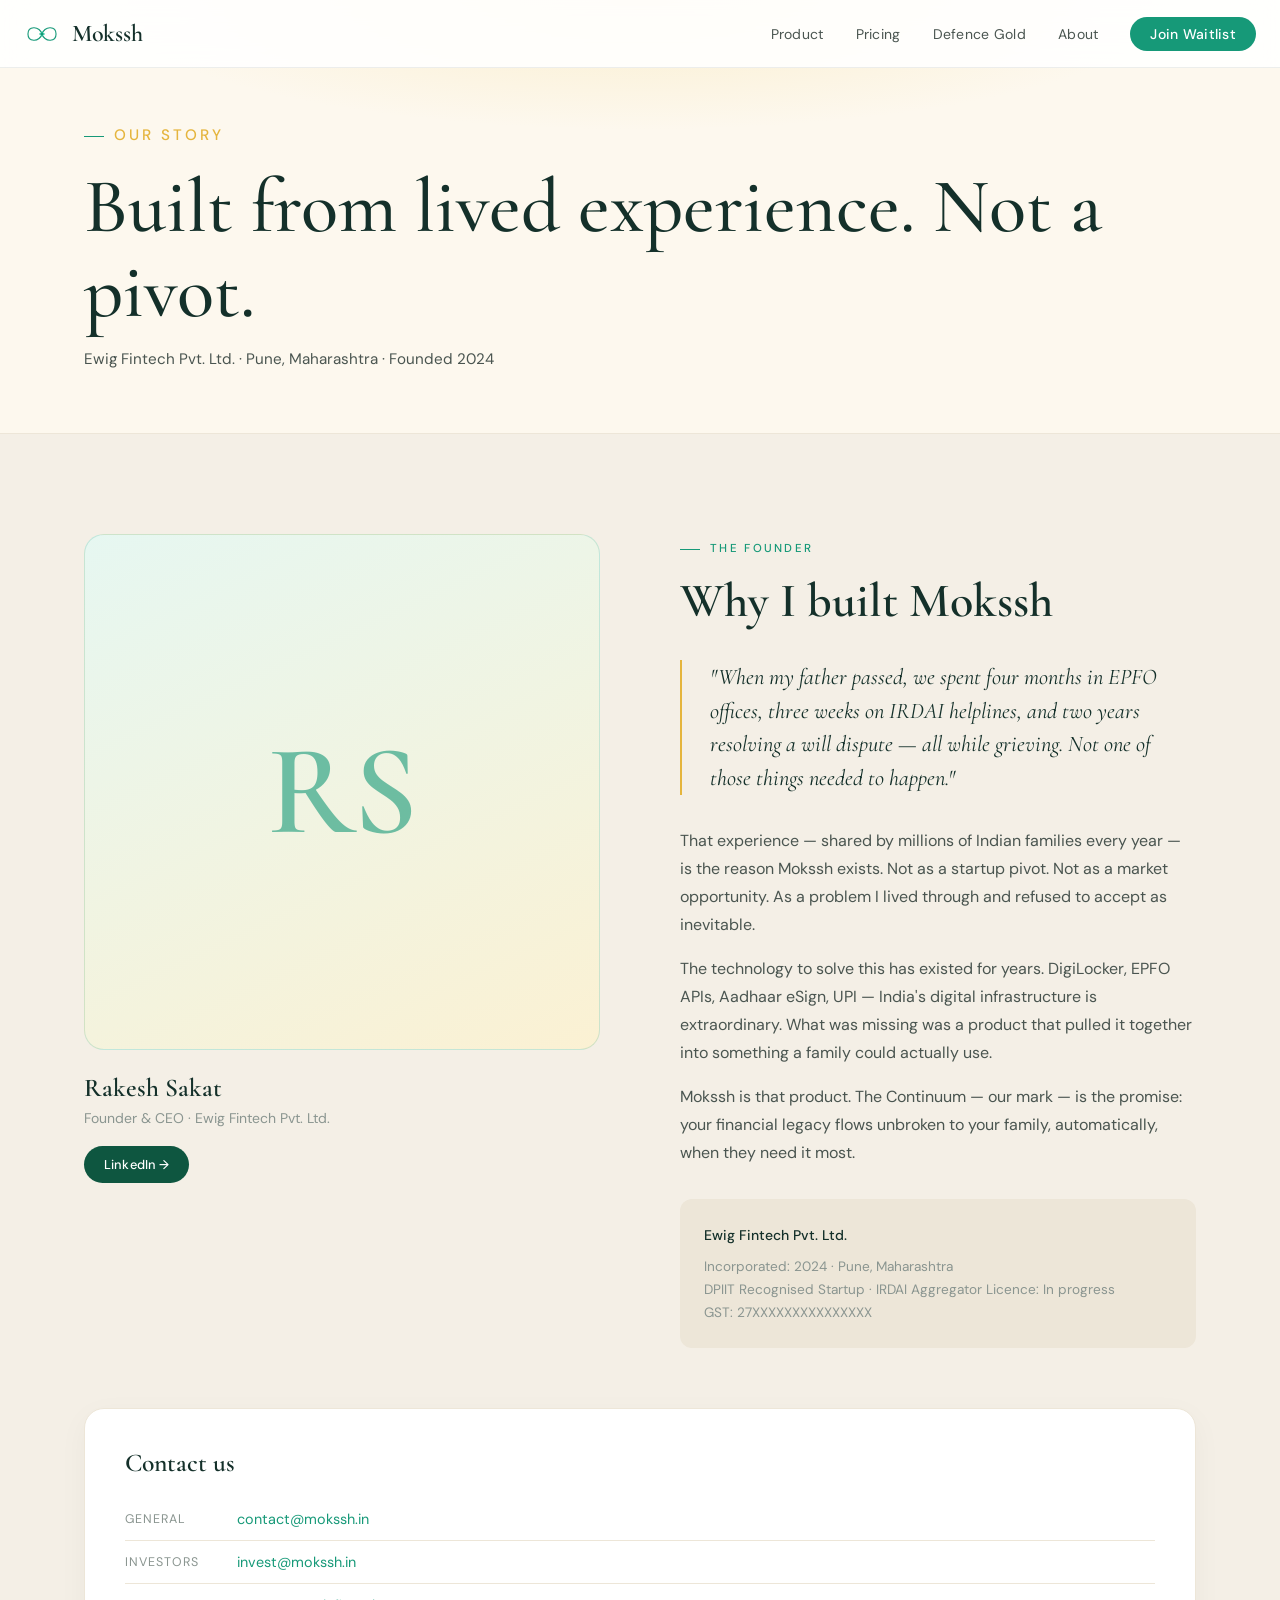
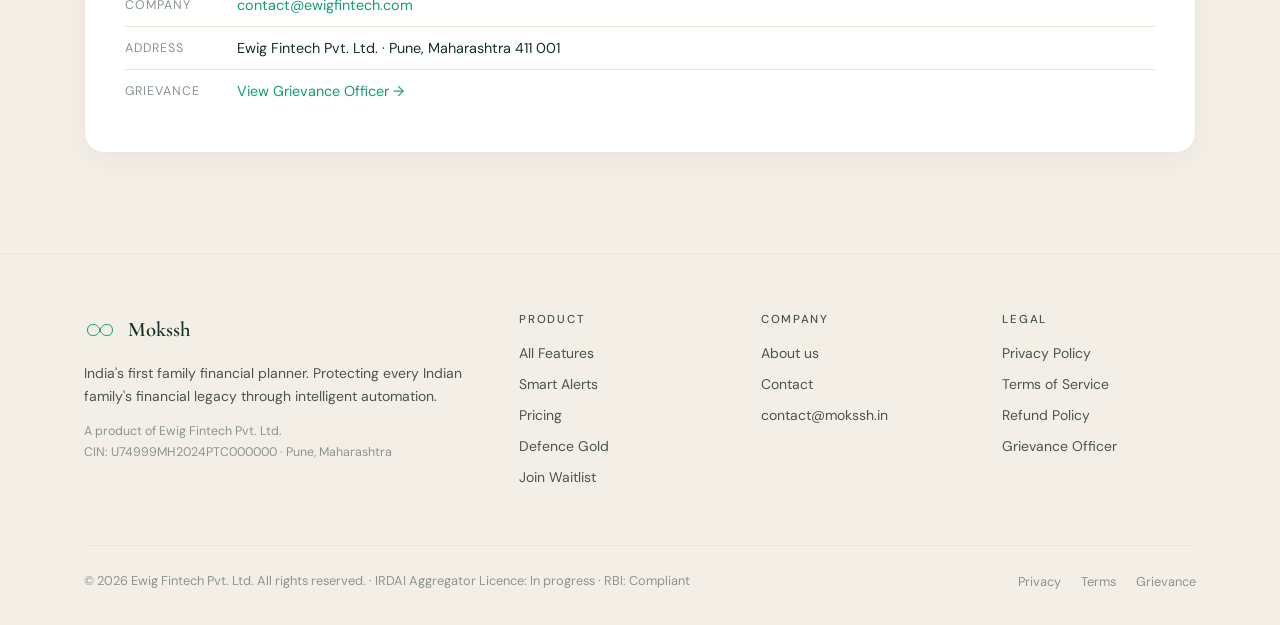
==== commit e6580310: "Update about.html contact" ====
--- a/about.html
+++ b/about.html
@@ -63,6 +63,7 @@
       <h3>Contact us</h3>
       <div class="contact-row"><span class="contact-label">General</span><span class="contact-val"><a href="mailto:contact@mokssh.in">contact@mokssh.in</a></span></div>
       <div class="contact-row"><span class="contact-label">Investors</span><span class="contact-val"><a href="mailto:invest@mokssh.in">invest@mokssh.in</a></span></div>
+      <div class="contact-row"><span class="contact-label">Company</span><span class="contact-val"><a href="mailto:contact@ewigfintech.com">contact@ewigfintech.com</a></span></div>
       <div class="contact-row"><span class="contact-label">Address</span><span class="contact-val">Ewig Fintech Pvt. Ltd. · Pune, Maharashtra 411 001</span></div>
       <div class="contact-row"><span class="contact-label">Grievance</span><span class="contact-val"><a href="grievance.html">View Grievance Officer →</a></span></div>
     </div>
